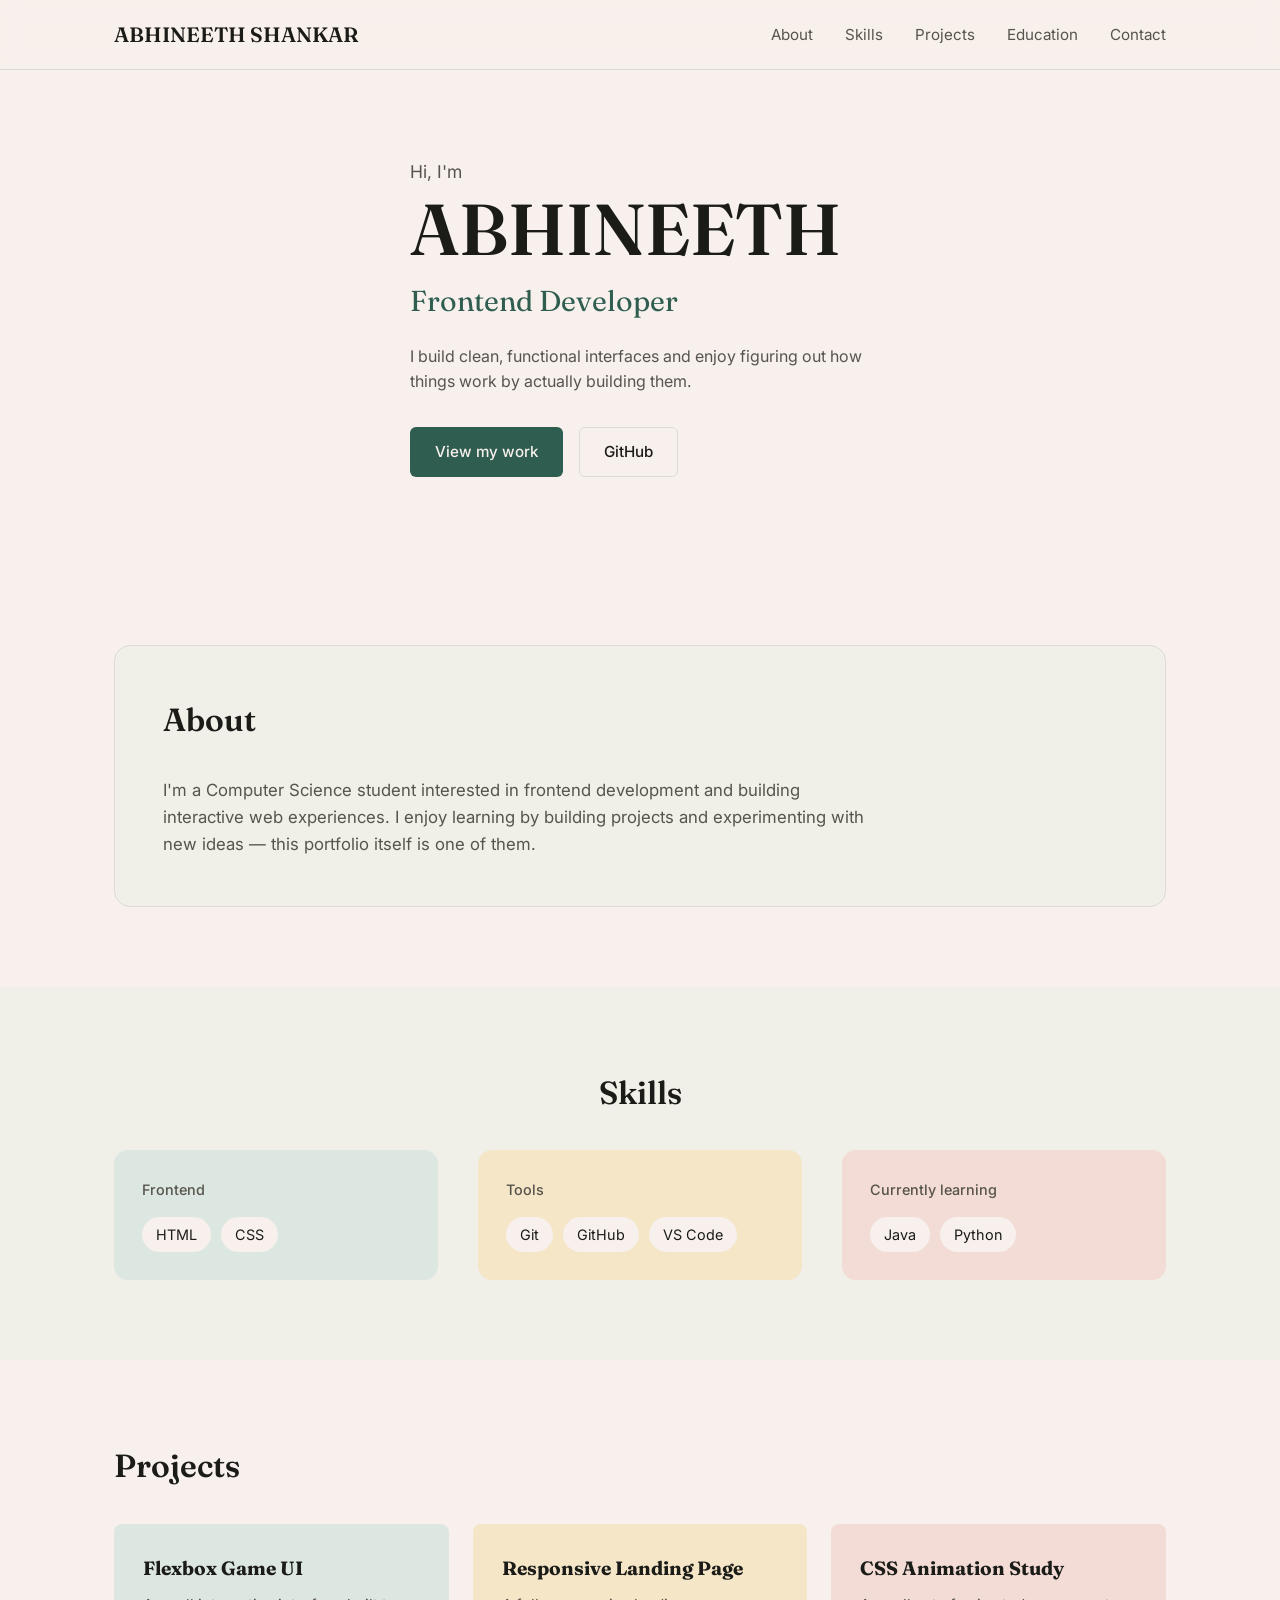
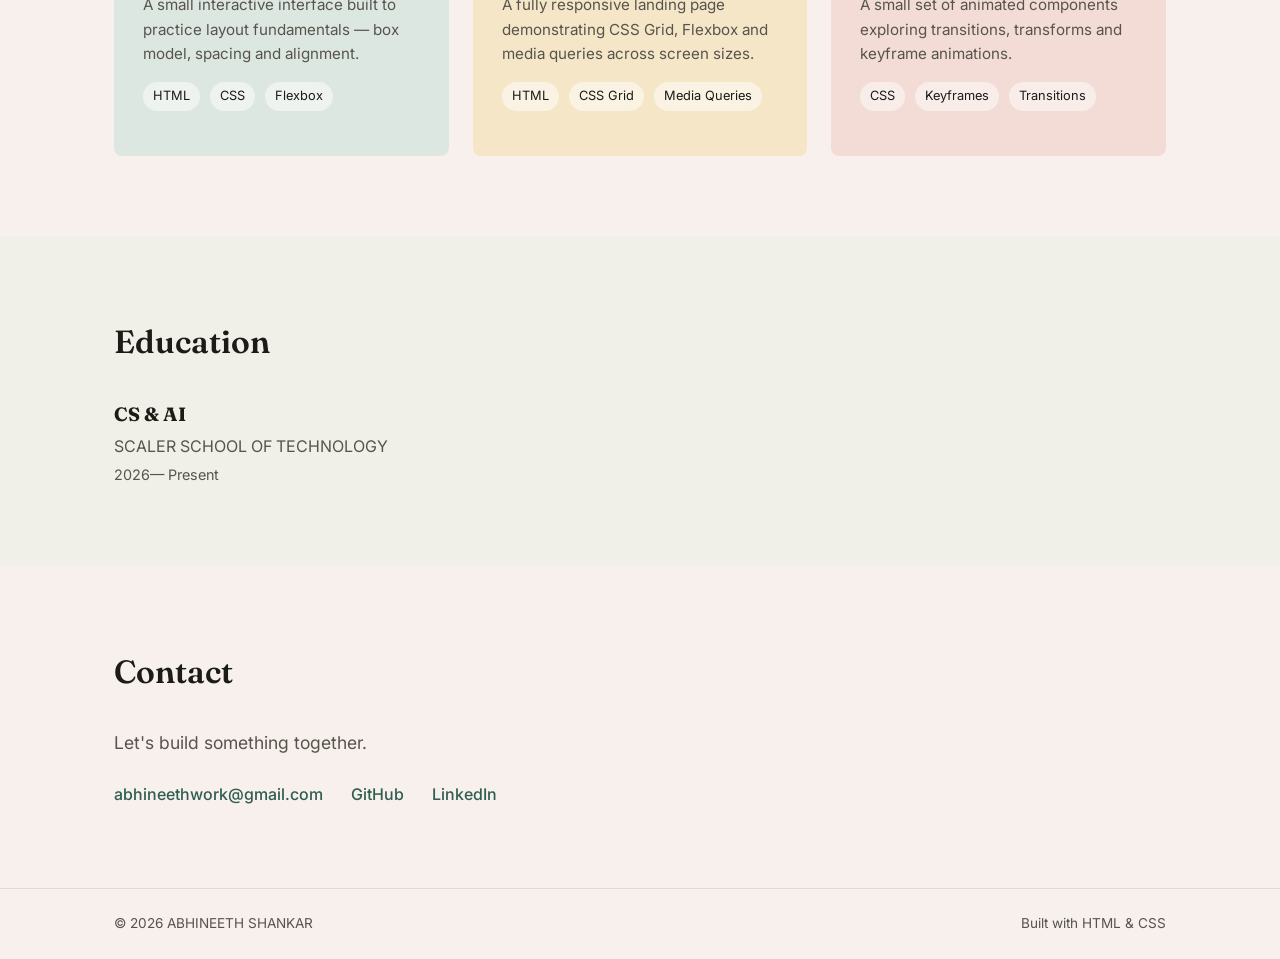
==== index.html @ 147be8f4 "Add files via upload" ====
<!DOCTYPE html>
<html lang="en">
<head>
    <meta charset="UTF-8">
    <meta name="viewport" content="width=device-width, initial-scale=1.0">
    <title>Document</title>
</head>
<body>
    <!DOCTYPE html>
<html lang="en">
<head>
  <meta charset="UTF-8">
  <meta name="viewport" content="width=device-width, initial-scale=1.0">
  <title>Your Name — Portfolio</title>

  <!-- Google Fonts: Fraunces (headings) + Inter (body) -->
  <link rel="preconnect" href="https://fonts.googleapis.com">
  <link href="https://fonts.googleapis.com/css2?family=Fraunces:opsz,wght@9..144,400;9..144,500;9..144,600&family=Inter:wght@400;500;600&display=swap" rel="stylesheet">

  <link rel="stylesheet" href="style.css">
</head>
<body>

  <!-- ============================= -->
  <!-- NAVBAR                        -->
  <!-- ============================= -->
  <header class="navbar">
    <nav class="nav-container">

      <a href="#" class="logo">ABHINEETH SHANKAR</a>

      <!-- Checkbox hack: lets us toggle the mobile menu with ZERO JavaScript.
           The checkbox is hidden; the label acts as the visible button. -->
      <input type="checkbox" id="nav-toggle" class="nav-toggle">
      <label for="nav-toggle" class="nav-toggle-label" aria-label="Toggle menu">
        <span></span>
      </label>

      <ul class="nav-links">
        <li><a href="#about">About</a></li>
        <li><a href="#skills">Skills</a></li>
        <li><a href="#projects">Projects</a></li>
        <li><a href="#education">Education</a></li>
        <li><a href="#contact">Contact</a></li>
      </ul>

    </nav>
  </header>

  <main>

    <!-- ============================= -->
    <!-- HERO                          -->
    <!-- ============================= -->
    <section id="hero" class="hero">
      <div class="container hero-content">
        <p class="eyebrow">Hi, I'm</p>
        <h1 class="hero-name">ABHINEETH</h1>
        <p class="hero-role">Frontend Developer</p>
        <p class="hero-intro">
          I build clean, functional interfaces and enjoy figuring out
          how things work by actually building them.
        </p>
        <div class="hero-actions">
          <a href="#projects" class="btn btn-primary">View my work</a>
          <a href="https://github.com/yourusername" class="btn btn-outline" target="_blank" rel="noopener">GitHub</a>
        </div>
      </div>
    </section>

    <!-- ============================= -->
    <!-- ABOUT                         -->
    <!-- ============================= -->
    <section id="about" class="section">
      <div class="container">
        <div class="about-box">
          <h2 class="section-heading">About</h2>
          <p class="about-text">
            I'm a Computer Science student interested in frontend development
            and building interactive web experiences. I enjoy learning by
            building projects and experimenting with new ideas — this
            portfolio itself is one of them.
          </p>
        </div>
      </div>
    </section>

    <!-- ============================= -->
    <!-- SKILLS                        -->
    <!-- ============================= -->
    <section id="skills" class="section section-alt">
      <div class="container">
        <h2 class="section-heading">Skills</h2>

        <div class="skills-grid">

          <div class="skill-group skill-group-frontend">
            <h3 class="skill-group-title">Frontend</h3>
            <ul class="pill-list">
              <li class="pill">HTML</li>
              <li class="pill">CSS</li>
            </ul>
          </div>

          <div class="skill-group skill-group-tools">
            <h3 class="skill-group-title">Tools</h3>
            <ul class="pill-list">
              <li class="pill">Git</li>
              <li class="pill">GitHub</li>
              <li class="pill">VS Code</li>
            </ul>
          </div>

          <div class="skill-group skill-group-learning">
            <h3 class="skill-group-title">Currently learning</h3>
            <ul class="pill-list">
              <li class="pill">Java</li>
              <li class="pill">Python</li>
            </ul>
          </div>

        </div>
      </div>
    </section>

    <!-- ============================= -->
    <!-- PROJECTS                      -->
    <!-- ============================= -->
    <section id="projects" class="section">
      <div class="container">
        <h2 class="section-heading">Projects</h2>

        <div class="projects-grid">

          <article class="project-card project-card-1">
            <h3 class="project-title">Flexbox Game UI</h3>
            <p class="project-desc">
              A small interactive interface built to practice layout
              fundamentals — box model, spacing and alignment.
            </p>
            <ul class="pill-list pill-list-tech">
              <li class="pill pill-tech">HTML</li>
              <li class="pill pill-tech">CSS</li>
              <li class="pill pill-tech">Flexbox</li>
            </ul>
            
          </article>

          <article class="project-card project-card-2">
            <h3 class="project-title">Responsive Landing Page</h3>
            <p class="project-desc">
              A fully responsive landing page demonstrating CSS Grid,
              Flexbox and media queries across screen sizes.
            </p>
            <ul class="pill-list pill-list-tech">
              <li class="pill pill-tech">HTML</li>
              <li class="pill pill-tech">CSS Grid</li>
              <li class="pill pill-tech">Media Queries</li>
            </ul>
           
          </article>

          <article class="project-card project-card-3">
            <h3 class="project-title">CSS Animation Study</h3>
            <p class="project-desc">
              A small set of animated components exploring transitions,
              transforms and keyframe animations.
            </p>
            <ul class="pill-list pill-list-tech">
              <li class="pill pill-tech">CSS</li>
              <li class="pill pill-tech">Keyframes</li>
              <li class="pill pill-tech">Transitions</li>
            </ul>
          
          </article>

        </div>
      </div>
    </section>

    <!-- ============================= -->
    <!-- EDUCATION / EXPERIENCE        -->
    <!-- ============================= -->
    <section id="education" class="section section-alt">
      <div class="container">
        <h2 class="section-heading">Education</h2>
        <div class="education-item">
          <h3 class="education-degree">CS & AI</h3>
          <p class="education-school">SCALER SCHOOL OF TECHNOLOGY</p>
          <p class="education-date">2026— Present</p>
        </div>
      </div>
    </section>

    <!-- ============================= -->
    <!-- CONTACT                       -->
    <!-- ============================= -->
    <section id="contact" class="section">
      <div class="container">
        <h2 class="section-heading">Contact</h2>
        <p class="contact-text">Let's build something together.</p>

        <div class="contact-links">
          <a href=https://mail.google.com/mail/u/0/#inbox?compose=new>abhineethwork@gmail.com</a>
          <a href="https://github.com/Abhineeth6767" target="_blank" rel="noopener">GitHub</a>
          <a href="https://linkedin.com/in/abhineeth-shankar" target="_blank" rel="noopener">LinkedIn</a>
        </div>
      </div>
    </section>

  </main>

  <!-- ============================= -->
  <!-- FOOTER                        -->
  <!-- ============================= -->
  <footer class="footer">
    <div class="container footer-content">
      <p>&copy; 2026 ABHINEETH SHANKAR</p>
      <p>Built with HTML &amp; CSS</p>
    </div>
  </footer>

</body>
</html>
</body>
</html>
---- style.css ----
/* ==========================================================
   0. RESET
   Browsers apply different default margins/box-sizing.
   This makes sizing predictable across all elements.
   ========================================================== */
* {
  margin: 0;
  padding: 0;
  box-sizing: border-box; /* padding/border are included IN the width, not added on top */
}

html {
  scroll-behavior: smooth; /* smooth scroll when clicking navbar links */
}

body {
  font-family: "Inter", sans-serif;
  background-color: #f7f0ec; /* warm blush cream */
  color: #1b1b18;            /* near-black, warm tint */
  line-height: 1.6;
}

a {
  text-decoration: none;
  color: inherit;
}

ul {
  list-style: none;
}

img {
  max-width: 100%;
  display: block;
}

/* Reusable centered container - controls max width + side padding */
.container {
  max-width: 1100px;
  margin: 0 auto;
  padding: 0 24px;
}

/* ==========================================================
   1. NAVBAR
   position: sticky keeps the navbar visible while scrolling,
   without removing it from the page flow (unlike "fixed").
   ========================================================== */
.navbar {
  position: sticky;
  top: 0;
  z-index: 100;
  background-color: rgba(247, 240, 236, 0.85);
  backdrop-filter: blur(8px);
  border-bottom: 1px solid #dedcd2;
}

.nav-container {
  max-width: 1100px;
  margin: 0 auto;
  padding: 18px 24px;
  display: flex;              /* flexbox: puts logo + links on one row */
  align-items: center;
  justify-content: space-between;
}

.logo {
  font-family: "Fraunces", serif;
  font-size: 1.3rem;
  font-weight: 600;
}

.nav-links {
  display: flex;      /* flexbox: lays nav items out horizontally */
  gap: 32px;
}

.nav-links a {
  font-size: 0.95rem;
  color: #57544c;
  transition: color 0.2s ease;
}

.nav-links a:hover {
  color: #2f5d50; /* accent green */
}

/* Hide the checkbox and the burger label on desktop -
   they only appear on mobile (see media query below) */
.nav-toggle,
.nav-toggle-label {
  display: none;
}

/* ==========================================================
   2. HERO
   One orchestrated fade-in animation on page load only -
   not repeated on every element, just this one entrance.
   ========================================================== */
.hero {
  min-height: 55vh;
  display: flex;
  align-items: center;
}

.hero-content {
  padding-top: 60px;
  padding-bottom: 60px;
  animation: fade-in-up 0.8s ease both;
}

.eyebrow {
  color: #57544c;
  font-size: 1.1rem;
  margin-bottom: 4px;
}

.hero-name {
  font-family: "Fraunces", serif;
  font-weight: 600;
  font-size: clamp(2.5rem, 6vw, 4.5rem); /* scales smoothly between mobile and desktop */
  line-height: 1.1;
}

.hero-role {
  font-family: "Fraunces", serif;
  font-size: clamp(1.3rem, 3vw, 1.8rem);
  color: #2f5d50;
  margin-top: 8px;
}

.hero-intro {
  max-width: 46ch; /* keeps line length readable - roughly under 80 characters */
  color: #57544c;
  margin-top: 20px;
}

.hero-actions {
  display: flex;
  gap: 16px;
  margin-top: 32px;
  flex-wrap: wrap;
}

@keyframes fade-in-up {
  from {
    opacity: 0;
    transform: translateY(16px);
  }
  to {
    opacity: 1;
    transform: translateY(0);
  }
}

/* ==========================================================
   3. BUTTONS
   ========================================================== */
.btn {
  display: inline-block;
  padding: 12px 24px;
  border-radius: 6px;
  font-size: 0.95rem;
  font-weight: 500;
  border: 1px solid transparent;
  transition: transform 0.15s ease, background-color 0.15s ease, border-color 0.15s ease;
}

.btn-primary {
  background-color: #2f5d50;
  color: #f7f0ec;
}

.btn-primary:hover {
  transform: translateY(-2px);
}

.btn-outline {
  border-color: #dedcd2;
  color: #1b1b18;
}

.btn-outline:hover {
  border-color: #2f5d50;
  color: #2f5d50;
}

/* ==========================================================
   4. GENERIC SECTION SPACING
   ========================================================== */
.section {
  padding: 80px 0;
}

.section-alt {
  background-color: #f0efe8;
}

.section-heading {
  font-family: "Fraunces", serif;
  font-size: 2rem;
  font-weight: 600;
  margin-bottom: 32px;
}

/* ==========================================================
   5. ABOUT
   ========================================================== */
.about-box {
  background-color: #f0efe8; /* light box, slightly different from page background */
  border: 1px solid #dedcd2;
  border-radius: 16px;
  padding: 48px;
}

.about-text {
  max-width: 65ch;
  color: #57544c;
  font-size: 1.05rem;
}

/* ==========================================================
   6. SKILLS
   CSS Grid: unlike flexbox (one direction), grid lets us define
   columns explicitly and have items wrap into rows automatically.
   ========================================================== */
/* Only the Skills heading is centered - other section headings stay left-aligned */
#skills .section-heading {
  text-align: center;
}

.skills-grid {
  display: grid;
  grid-template-columns: repeat(3, 1fr); /* 3 equal columns */
  gap: 40px;
}

.skill-group-title {
  font-size: 0.9rem;
  color: #57544c;
  margin-bottom: 16px;
  font-weight: 500;
}

/* Colored card treatment for each skill group */
.skill-group {
  padding: 28px;
  border-radius: 14px;
  transition: transform 0.2s ease;
}

.skill-group:hover {
  transform: translateY(-4px);
}

.skill-group-frontend { background-color: #dde7e1; } /* sage green */
.skill-group-tools    { background-color: #f5e6c8; } /* warm gold */
.skill-group-learning { background-color: #f3dcd6; } /* dusty rose */

.pill-list {
  display: flex;
  flex-wrap: wrap;   /* pills move to the next line if they don't fit */
  gap: 10px;
}

.pill {
  background-color: #f7f0ec; /* cream chip, sits on top of the colored card */
  color: #1b1b18;
  padding: 6px 14px;
  border-radius: 20px;
  font-size: 0.9rem;
}


/* ==========================================================
   7. PROJECTS
   ========================================================== */
.projects-grid {
  display: grid;
  grid-template-columns: repeat(3, 1fr);
  gap: 24px;
}

.project-card {
  border: 1px solid transparent; /* stays invisible until hover */
  border-radius: 8px;
  padding: 28px;
  display: flex;
  flex-direction: column;
  transition: transform 0.2s ease, border-color 0.2s ease;
}

.project-card:hover {
  transform: translateY(-4px);
  border-color: #2f5d50;
}

/* Minimal, coordinated colors - same family used in the Skills cards */
.project-card-1 { background-color: #dde7e1; } /* sage green */
.project-card-2 { background-color: #f5e6c8; } /* warm gold */
.project-card-3 { background-color: #f3dcd6; } /* dusty rose */

.project-title {
  font-family: "Fraunces", serif;
  font-size: 1.2rem;
  margin-bottom: 10px;
}

.project-desc {
  color: #57544c;
  font-size: 0.95rem;
  flex-grow: 1; /* pushes tags + links down so all cards align at the bottom */
}

.pill-list-tech {
  margin: 16px 0;
}

.pill-tech {
  background-color: rgba(255, 255, 255, 0.5); /* frosted chip so it lifts off the colored card */
  border: none;
  color: #1b1b18;
  padding: 4px 10px;
  font-size: 0.8rem;
}

.project-links {
  display: flex;
  gap: 20px;
  margin-top: 8px;
}

.project-links a {
  font-size: 0.9rem;
  font-weight: 500;
  color: #2f5d50;
  border-bottom: 1px solid transparent;
  transition: border-color 0.2s ease;
}

.project-links a:hover {
  border-color: #2f5d50;
}

/* ==========================================================
   8. EDUCATION
   ========================================================== */
.education-degree {
  font-family: "Fraunces", serif;
  font-size: 1.2rem;
}

.education-school {
  color: #57544c;
  margin-top: 4px;
}

.education-date {
  color: #57544c;
  font-size: 0.9rem;
  margin-top: 4px;
}

/* ==========================================================
   9. CONTACT
   ========================================================== */
.contact-text {
  font-size: 1.1rem;
  color: #57544c;
  margin-bottom: 24px;
}

.contact-links {
  display: flex;
  gap: 28px;
  flex-wrap: wrap;
}

.contact-links a {
  font-weight: 500;
  color: #2f5d50;
  border-bottom: 1px solid transparent;
  transition: border-color 0.2s ease;
}

.contact-links a:hover {
  border-color: #2f5d50;
}

/* ==========================================================
   10. FOOTER
   ========================================================== */
.footer {
  border-top: 1px solid #dedcd2;
  padding: 24px 0;
}

.footer-content {
  display: flex;
  justify-content: space-between;
  color: #57544c;
  font-size: 0.85rem;
  flex-wrap: wrap;
  gap: 8px;
}

/* ==========================================================
   11. RESPONSIVE DESIGN
   Media queries change layout below a given screen width.
   Here we go top-down with max-width, adjusting the desktop
   layout for smaller screens.
   ========================================================== */

/* Tablet and below */
@media (max-width: 768px) {
  .skills-grid {
    grid-template-columns: 1fr; /* stack skill groups vertically */
  }

  .projects-grid {
    grid-template-columns: 1fr; /* stack project cards vertically */
  }

  /* --- Mobile nav menu --- */
  .nav-toggle-label {
    display: block;
    cursor: pointer;
    width: 24px;
    height: 18px;
    position: relative; /* lets the ::before/::after bars position off this element */
  }

  .nav-toggle-label span,
  .nav-toggle-label span::before,
  .nav-toggle-label span::after {
    content: "";
    position: absolute;
    left: 0;
    width: 100%;
    height: 2px;
    background-color: #1b1b18;
  }

  .nav-toggle-label span {
    top: 8px;
  }

  .nav-toggle-label span::before {
    top: -8px;
  }

  .nav-toggle-label span::after {
    top: 8px;
  }

  .nav-links {
    position: absolute;
    top: 100%;
    left: 0;
    right: 0;
    flex-direction: column;   /* stack links vertically on mobile */
    background-color: #f7f0ec;
    border-bottom: 1px solid #dedcd2;
    padding: 24px;
    gap: 20px;

    /* hidden by default */
    display: none;
  }

  /* When the hidden checkbox is checked, show the menu.
     This is the "checkbox hack": pure CSS, no JavaScript needed. */
  .nav-toggle:checked ~ .nav-links {
    display: flex;
  }
}

/* Small phones */
@media (max-width: 480px) {
  .hero-actions {
    flex-direction: column; /* stack buttons full-width on very small screens */
  }

  .btn {
    text-align: center;
  }
}

/* Respect users who've asked for reduced motion */
@media (prefers-reduced-motion: reduce) {
  html {
    scroll-behavior: auto;
  }
  .hero-content {
    animation: none;
  }
}
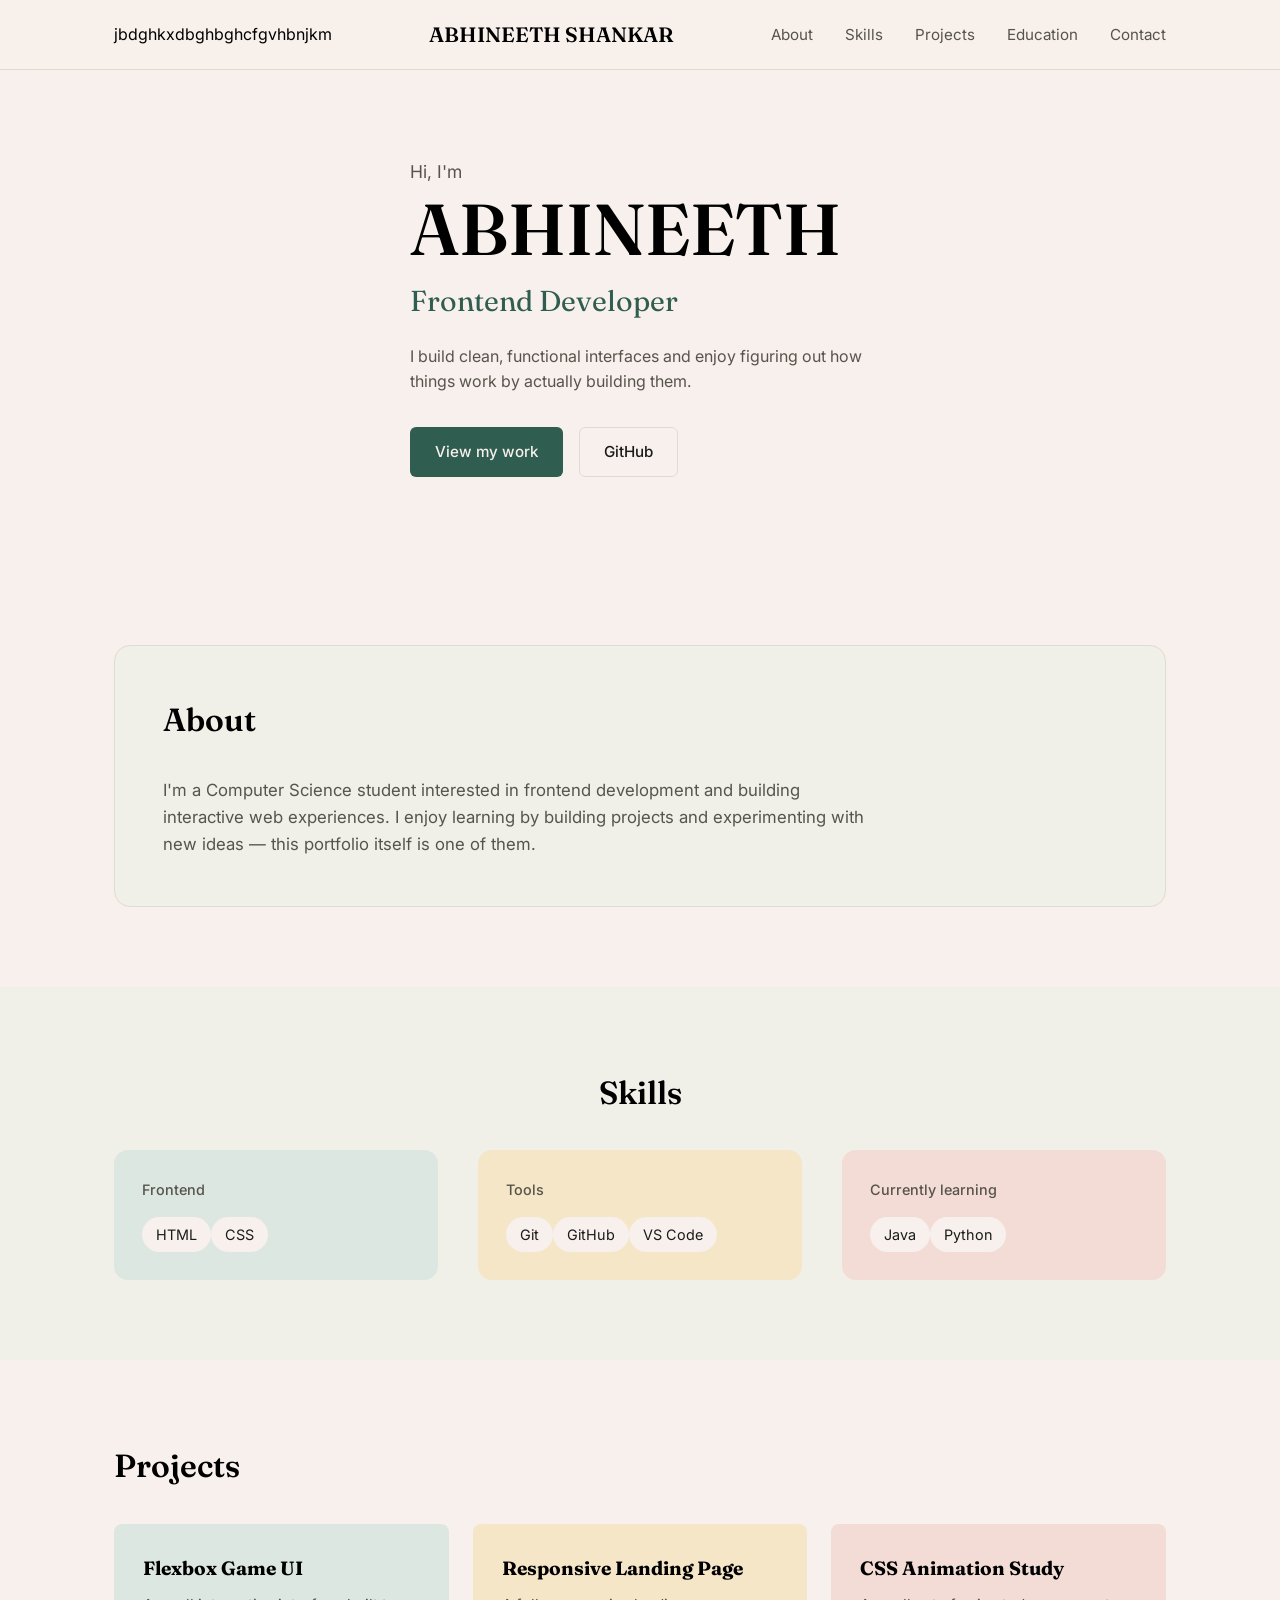
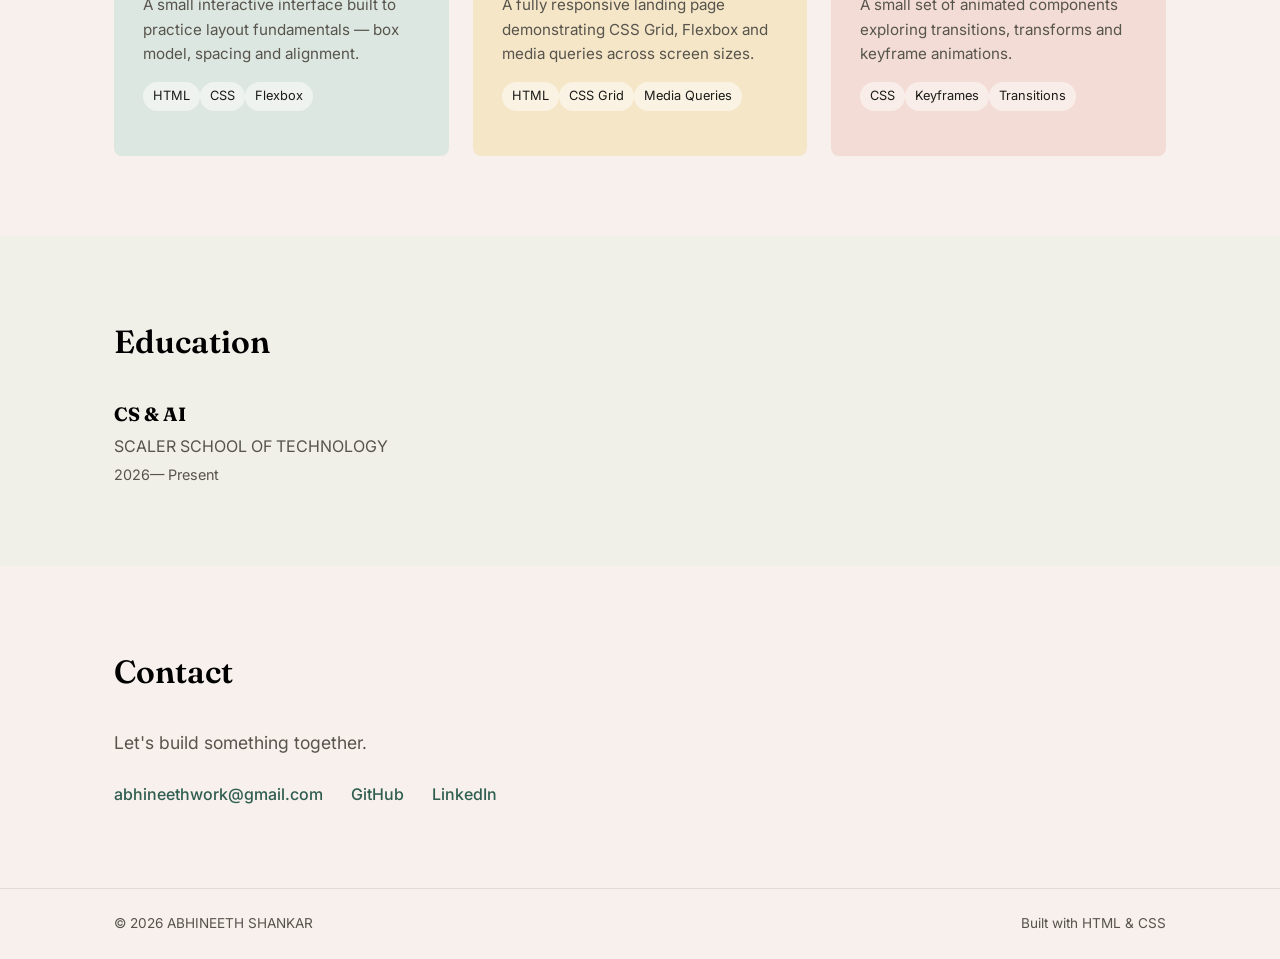
==== commit 499b6f40: "Refactor index.html to remove duplicates Removed duplicate HTML structure and cleaned up the documen" ====
--- a/index.html
+++ b/index.html
@@ -13,7 +13,7 @@
   <meta name="viewport" content="width=device-width, initial-scale=1.0">
   <title>Your Name — Portfolio</title>
 
-  <!-- Google Fonts: Fraunces (headings) + Inter (body) -->
+  
   <link rel="preconnect" href="https://fonts.googleapis.com">
   <link href="https://fonts.googleapis.com/css2?family=Fraunces:opsz,wght@9..144,400;9..144,500;9..144,600&family=Inter:wght@400;500;600&display=swap" rel="stylesheet">
 
@@ -21,16 +21,13 @@
 </head>
 <body>
 
-  <!-- ============================= -->
-  <!-- NAVBAR                        -->
-  <!-- ============================= -->
+
   <header class="navbar">
     <nav class="nav-container">
-
+    <p>jbdghkxdbghbghcfgvhbnjkm</p>
       <a href="#" class="logo">ABHINEETH SHANKAR</a>
 
-      <!-- Checkbox hack: lets us toggle the mobile menu with ZERO JavaScript.
-           The checkbox is hidden; the label acts as the visible button. -->
+     
       <input type="checkbox" id="nav-toggle" class="nav-toggle">
       <label for="nav-toggle" class="nav-toggle-label" aria-label="Toggle menu">
         <span></span>
@@ -49,9 +46,7 @@
 
   <main>
 
-    <!-- ============================= -->
-    <!-- HERO                          -->
-    <!-- ============================= -->
+  
     <section id="hero" class="hero">
       <div class="container hero-content">
         <p class="eyebrow">Hi, I'm</p>
@@ -68,9 +63,7 @@
       </div>
     </section>
 
-    <!-- ============================= -->
-    <!-- ABOUT                         -->
-    <!-- ============================= -->
+  
     <section id="about" class="section">
       <div class="container">
         <div class="about-box">
@@ -85,9 +78,7 @@
       </div>
     </section>
 
-    <!-- ============================= -->
-    <!-- SKILLS                        -->
-    <!-- ============================= -->
+ 
     <section id="skills" class="section section-alt">
       <div class="container">
         <h2 class="section-heading">Skills</h2>
@@ -123,9 +114,7 @@
       </div>
     </section>
 
-    <!-- ============================= -->
-    <!-- PROJECTS                      -->
-    <!-- ============================= -->
+
     <section id="projects" class="section">
       <div class="container">
         <h2 class="section-heading">Projects</h2>
@@ -178,9 +167,7 @@
       </div>
     </section>
 
-    <!-- ============================= -->
-    <!-- EDUCATION / EXPERIENCE        -->
-    <!-- ============================= -->
+
     <section id="education" class="section section-alt">
       <div class="container">
         <h2 class="section-heading">Education</h2>
@@ -192,9 +179,7 @@
       </div>
     </section>
 
-    <!-- ============================= -->
-    <!-- CONTACT                       -->
-    <!-- ============================= -->
+
     <section id="contact" class="section">
       <div class="container">
         <h2 class="section-heading">Contact</h2>
@@ -210,9 +195,7 @@
 
   </main>
 
-  <!-- ============================= -->
-  <!-- FOOTER                        -->
-  <!-- ============================= -->
+
   <footer class="footer">
     <div class="container footer-content">
       <p>&copy; 2026 ABHINEETH SHANKAR</p>
@@ -223,4 +206,4 @@
 </body>
 </html>
 </body>
-</html>+</html>
--- a/style.css
+++ b/style.css
@@ -1,22 +1,17 @@
-/* ==========================================================
-   0. RESET
-   Browsers apply different default margins/box-sizing.
-   This makes sizing predictable across all elements.
-   ========================================================== */
+
 * {
   margin: 0;
   padding: 0;
-  box-sizing: border-box; /* padding/border are included IN the width, not added on top */
+  box-sizing: border-box; 
 }
 
 html {
-  scroll-behavior: smooth; /* smooth scroll when clicking navbar links */
+  scroll-behavior: smooth; 
 }
 
 body {
   font-family: "Inter", sans-serif;
-  background-color: #f7f0ec; /* warm blush cream */
-  color: #1b1b18;            /* near-black, warm tint */
+  background-color: #f7f0ec; 
   line-height: 1.6;
 }
 
@@ -34,18 +29,14 @@
   display: block;
 }
 
-/* Reusable centered container - controls max width + side padding */
+
 .container {
   max-width: 1100px;
   margin: 0 auto;
   padding: 0 24px;
 }
 
-/* ==========================================================
-   1. NAVBAR
-   position: sticky keeps the navbar visible while scrolling,
-   without removing it from the page flow (unlike "fixed").
-   ========================================================== */
+
 .navbar {
   position: sticky;
   top: 0;
@@ -59,7 +50,7 @@
   max-width: 1100px;
   margin: 0 auto;
   padding: 18px 24px;
-  display: flex;              /* flexbox: puts logo + links on one row */
+  display: flex;
   align-items: center;
   justify-content: space-between;
 }
@@ -71,7 +62,7 @@
 }
 
 .nav-links {
-  display: flex;      /* flexbox: lays nav items out horizontally */
+  display: flex;    
   gap: 32px;
 }
 
@@ -82,21 +73,16 @@
 }
 
 .nav-links a:hover {
-  color: #2f5d50; /* accent green */
-}
-
-/* Hide the checkbox and the burger label on desktop -
-   they only appear on mobile (see media query below) */
+  color: #2f5d50; 
+}
+
+
 .nav-toggle,
 .nav-toggle-label {
   display: none;
 }
 
-/* ==========================================================
-   2. HERO
-   One orchestrated fade-in animation on page load only -
-   not repeated on every element, just this one entrance.
-   ========================================================== */
+
 .hero {
   min-height: 55vh;
   display: flex;
@@ -118,7 +104,7 @@
 .hero-name {
   font-family: "Fraunces", serif;
   font-weight: 600;
-  font-size: clamp(2.5rem, 6vw, 4.5rem); /* scales smoothly between mobile and desktop */
+  font-size: clamp(2.5rem, 6vw, 4.5rem); 
   line-height: 1.1;
 }
 
@@ -130,7 +116,7 @@
 }
 
 .hero-intro {
-  max-width: 46ch; /* keeps line length readable - roughly under 80 characters */
+  max-width: 46ch; 
   color: #57544c;
   margin-top: 20px;
 }
@@ -153,9 +139,7 @@
   }
 }
 
-/* ==========================================================
-   3. BUTTONS
-   ========================================================== */
+
 .btn {
   display: inline-block;
   padding: 12px 24px;
@@ -185,9 +169,7 @@
   color: #2f5d50;
 }
 
-/* ==========================================================
-   4. GENERIC SECTION SPACING
-   ========================================================== */
+
 .section {
   padding: 80px 0;
 }
@@ -203,11 +185,9 @@
   margin-bottom: 32px;
 }
 
-/* ==========================================================
-   5. ABOUT
-   ========================================================== */
+
 .about-box {
-  background-color: #f0efe8; /* light box, slightly different from page background */
+  background-color: #f0efe8; 
   border: 1px solid #dedcd2;
   border-radius: 16px;
   padding: 48px;
@@ -219,19 +199,14 @@
   font-size: 1.05rem;
 }
 
-/* ==========================================================
-   6. SKILLS
-   CSS Grid: unlike flexbox (one direction), grid lets us define
-   columns explicitly and have items wrap into rows automatically.
-   ========================================================== */
-/* Only the Skills heading is centered - other section headings stay left-aligned */
+
 #skills .section-heading {
   text-align: center;
 }
 
 .skills-grid {
   display: grid;
-  grid-template-columns: repeat(3, 1fr); /* 3 equal columns */
+  grid-template-columns: repeat(3, 1fr); 
   gap: 40px;
 }
 
@@ -242,7 +217,7 @@
   font-weight: 500;
 }
 
-/* Colored card treatment for each skill group */
+
 .skill-group {
   padding: 28px;
   border-radius: 14px;
@@ -253,18 +228,17 @@
   transform: translateY(-4px);
 }
 
-.skill-group-frontend { background-color: #dde7e1; } /* sage green */
-.skill-group-tools    { background-color: #f5e6c8; } /* warm gold */
-.skill-group-learning { background-color: #f3dcd6; } /* dusty rose */
+.skill-group-frontend { background-color: #dde7e1; } 
+.skill-group-tools    { background-color: #f5e6c8; } 
+.skill-group-learning { background-color: #f3dcd6; } 
 
 .pill-list {
   display: flex;
-  flex-wrap: wrap;   /* pills move to the next line if they don't fit */
-  gap: 10px;
+  flex-wrap: wrap;  
 }
 
 .pill {
-  background-color: #f7f0ec; /* cream chip, sits on top of the colored card */
+  background-color: #f7f0ec; 
   color: #1b1b18;
   padding: 6px 14px;
   border-radius: 20px;
@@ -272,9 +246,7 @@
 }
 
 
-/* ==========================================================
-   7. PROJECTS
-   ========================================================== */
+
 .projects-grid {
   display: grid;
   grid-template-columns: repeat(3, 1fr);
@@ -282,7 +254,7 @@
 }
 
 .project-card {
-  border: 1px solid transparent; /* stays invisible until hover */
+  border: 1px solid transparent; 
   border-radius: 8px;
   padding: 28px;
   display: flex;
@@ -295,10 +267,10 @@
   border-color: #2f5d50;
 }
 
-/* Minimal, coordinated colors - same family used in the Skills cards */
-.project-card-1 { background-color: #dde7e1; } /* sage green */
-.project-card-2 { background-color: #f5e6c8; } /* warm gold */
-.project-card-3 { background-color: #f3dcd6; } /* dusty rose */
+
+.project-card-1 { background-color: #dde7e1; } 
+.project-card-2 { background-color: #f5e6c8; } 
+.project-card-3 { background-color: #f3dcd6; } 
 
 .project-title {
   font-family: "Fraunces", serif;
@@ -309,7 +281,7 @@
 .project-desc {
   color: #57544c;
   font-size: 0.95rem;
-  flex-grow: 1; /* pushes tags + links down so all cards align at the bottom */
+  flex-grow: 1; 
 }
 
 .pill-list-tech {
@@ -317,7 +289,7 @@
 }
 
 .pill-tech {
-  background-color: rgba(255, 255, 255, 0.5); /* frosted chip so it lifts off the colored card */
+  background-color: rgba(255, 255, 255, 0.5); 
   border: none;
   color: #1b1b18;
   padding: 4px 10px;
@@ -342,9 +314,7 @@
   border-color: #2f5d50;
 }
 
-/* ==========================================================
-   8. EDUCATION
-   ========================================================== */
+
 .education-degree {
   font-family: "Fraunces", serif;
   font-size: 1.2rem;
@@ -361,9 +331,7 @@
   margin-top: 4px;
 }
 
-/* ==========================================================
-   9. CONTACT
-   ========================================================== */
+
 .contact-text {
   font-size: 1.1rem;
   color: #57544c;
@@ -387,9 +355,7 @@
   border-color: #2f5d50;
 }
 
-/* ==========================================================
-   10. FOOTER
-   ========================================================== */
+
 .footer {
   border-top: 1px solid #dedcd2;
   padding: 24px 0;
@@ -404,30 +370,23 @@
   gap: 8px;
 }
 
-/* ==========================================================
-   11. RESPONSIVE DESIGN
-   Media queries change layout below a given screen width.
-   Here we go top-down with max-width, adjusting the desktop
-   layout for smaller screens.
-   ========================================================== */
-
-/* Tablet and below */
+
 @media (max-width: 768px) {
   .skills-grid {
-    grid-template-columns: 1fr; /* stack skill groups vertically */
+    grid-template-columns: 1fr; 
   }
 
   .projects-grid {
-    grid-template-columns: 1fr; /* stack project cards vertically */
-  }
-
-  /* --- Mobile nav menu --- */
+    grid-template-columns: 1fr;
+  }
+
+ 
   .nav-toggle-label {
     display: block;
     cursor: pointer;
     width: 24px;
     height: 18px;
-    position: relative; /* lets the ::before/::after bars position off this element */
+    position: relative;
   }
 
   .nav-toggle-label span,
@@ -458,18 +417,17 @@
     top: 100%;
     left: 0;
     right: 0;
-    flex-direction: column;   /* stack links vertically on mobile */
+    flex-direction: column;   
     background-color: #f7f0ec;
     border-bottom: 1px solid #dedcd2;
     padding: 24px;
     gap: 20px;
 
-    /* hidden by default */
+   
     display: none;
   }
 
-  /* When the hidden checkbox is checked, show the menu.
-     This is the "checkbox hack": pure CSS, no JavaScript needed. */
+
   .nav-toggle:checked ~ .nav-links {
     display: flex;
   }
@@ -478,7 +436,7 @@
 /* Small phones */
 @media (max-width: 480px) {
   .hero-actions {
-    flex-direction: column; /* stack buttons full-width on very small screens */
+    flex-direction: column;
   }
 
   .btn {
@@ -486,7 +444,7 @@
   }
 }
 
-/* Respect users who've asked for reduced motion */
+
 @media (prefers-reduced-motion: reduce) {
   html {
     scroll-behavior: auto;
@@ -494,4 +452,4 @@
   .hero-content {
     animation: none;
   }
-}+}
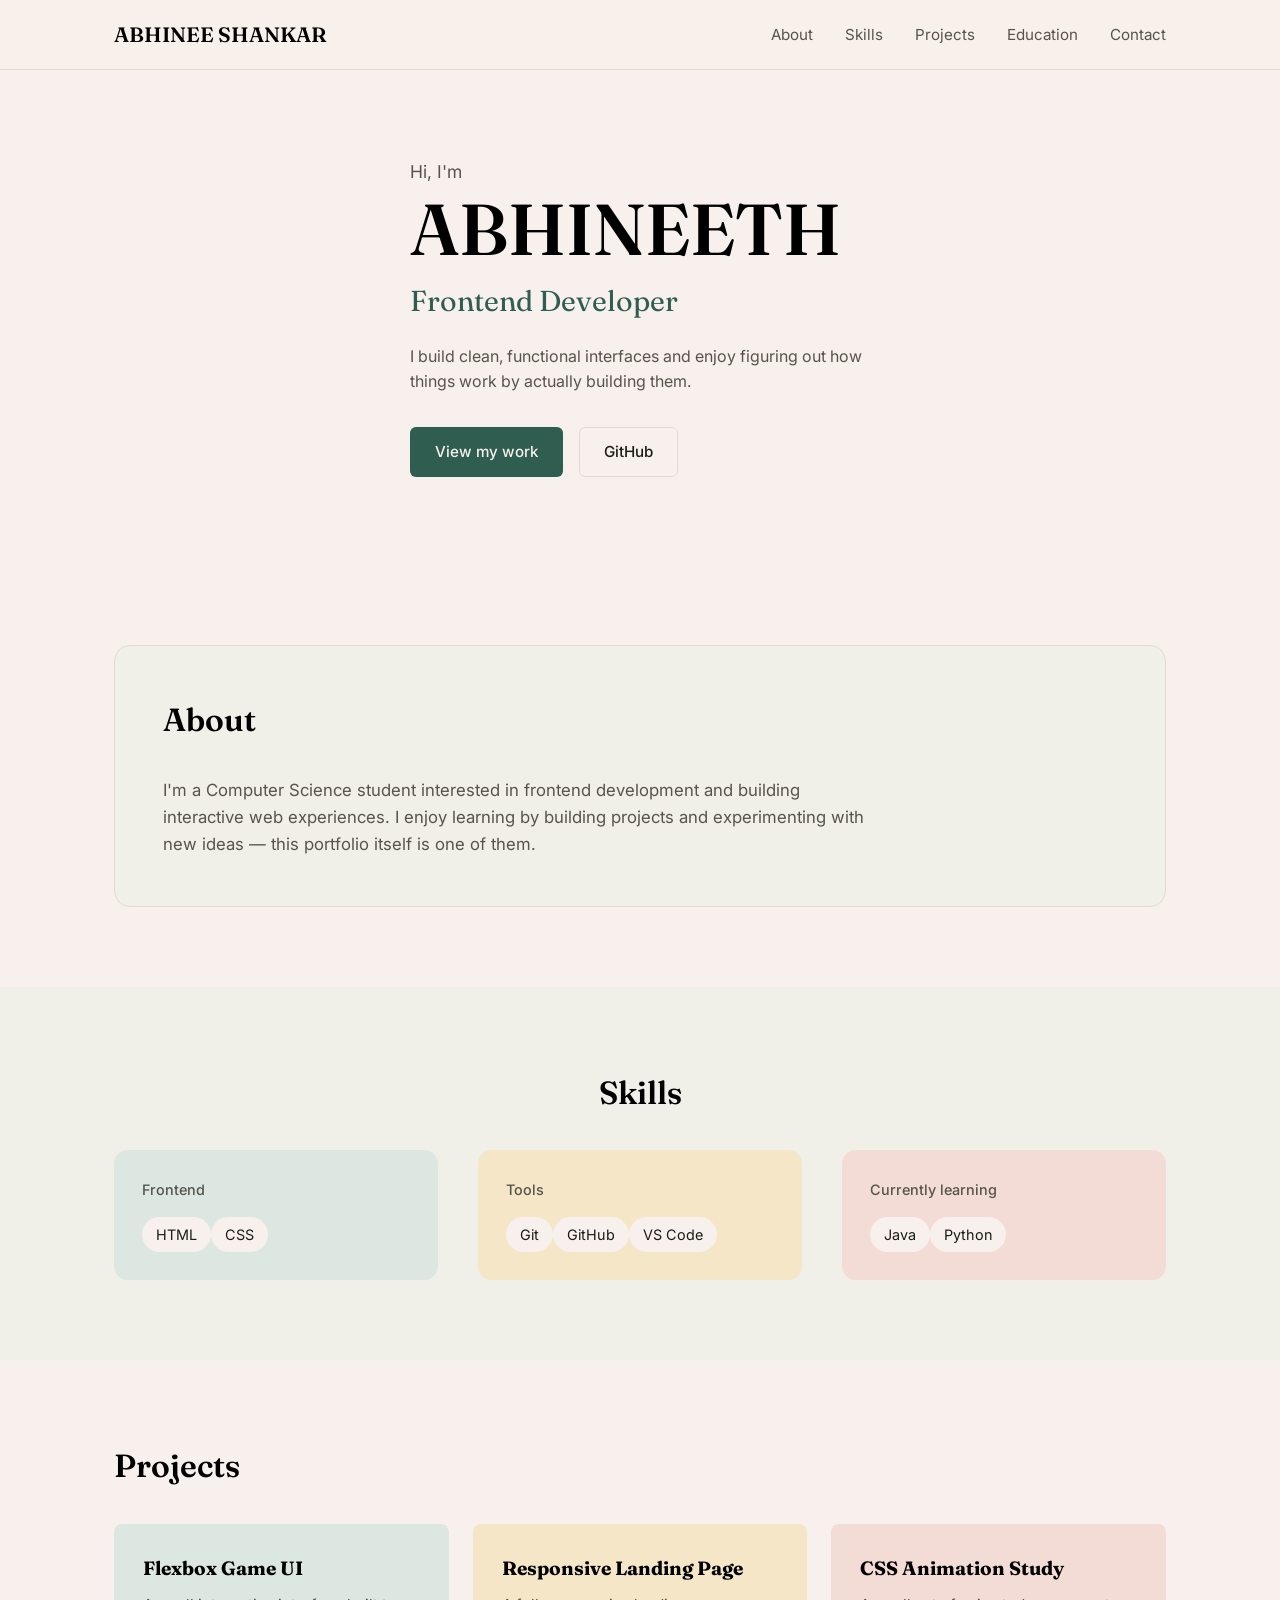
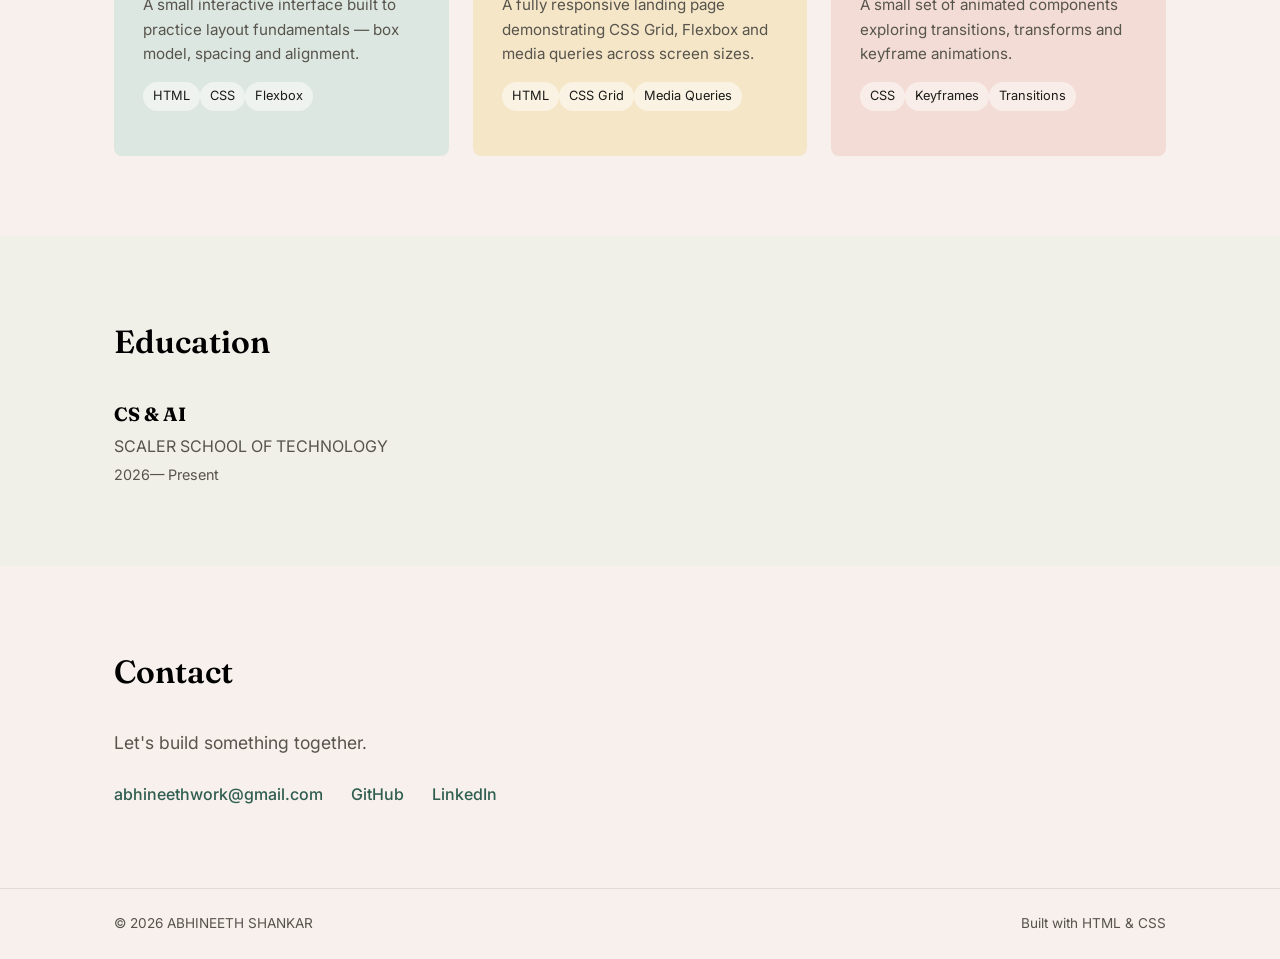
==== commit fa4586b4: "Update index.html" ====
--- a/index.html
+++ b/index.html
@@ -24,8 +24,7 @@
 
   <header class="navbar">
     <nav class="nav-container">
-    <p>jbdghkxdbghbghcfgvhbnjkm</p>
-      <a href="#" class="logo">ABHINEETH SHANKAR</a>
+      <a href="#" class="logo">ABHINEE SHANKAR</a>
 
      
       <input type="checkbox" id="nav-toggle" class="nav-toggle">
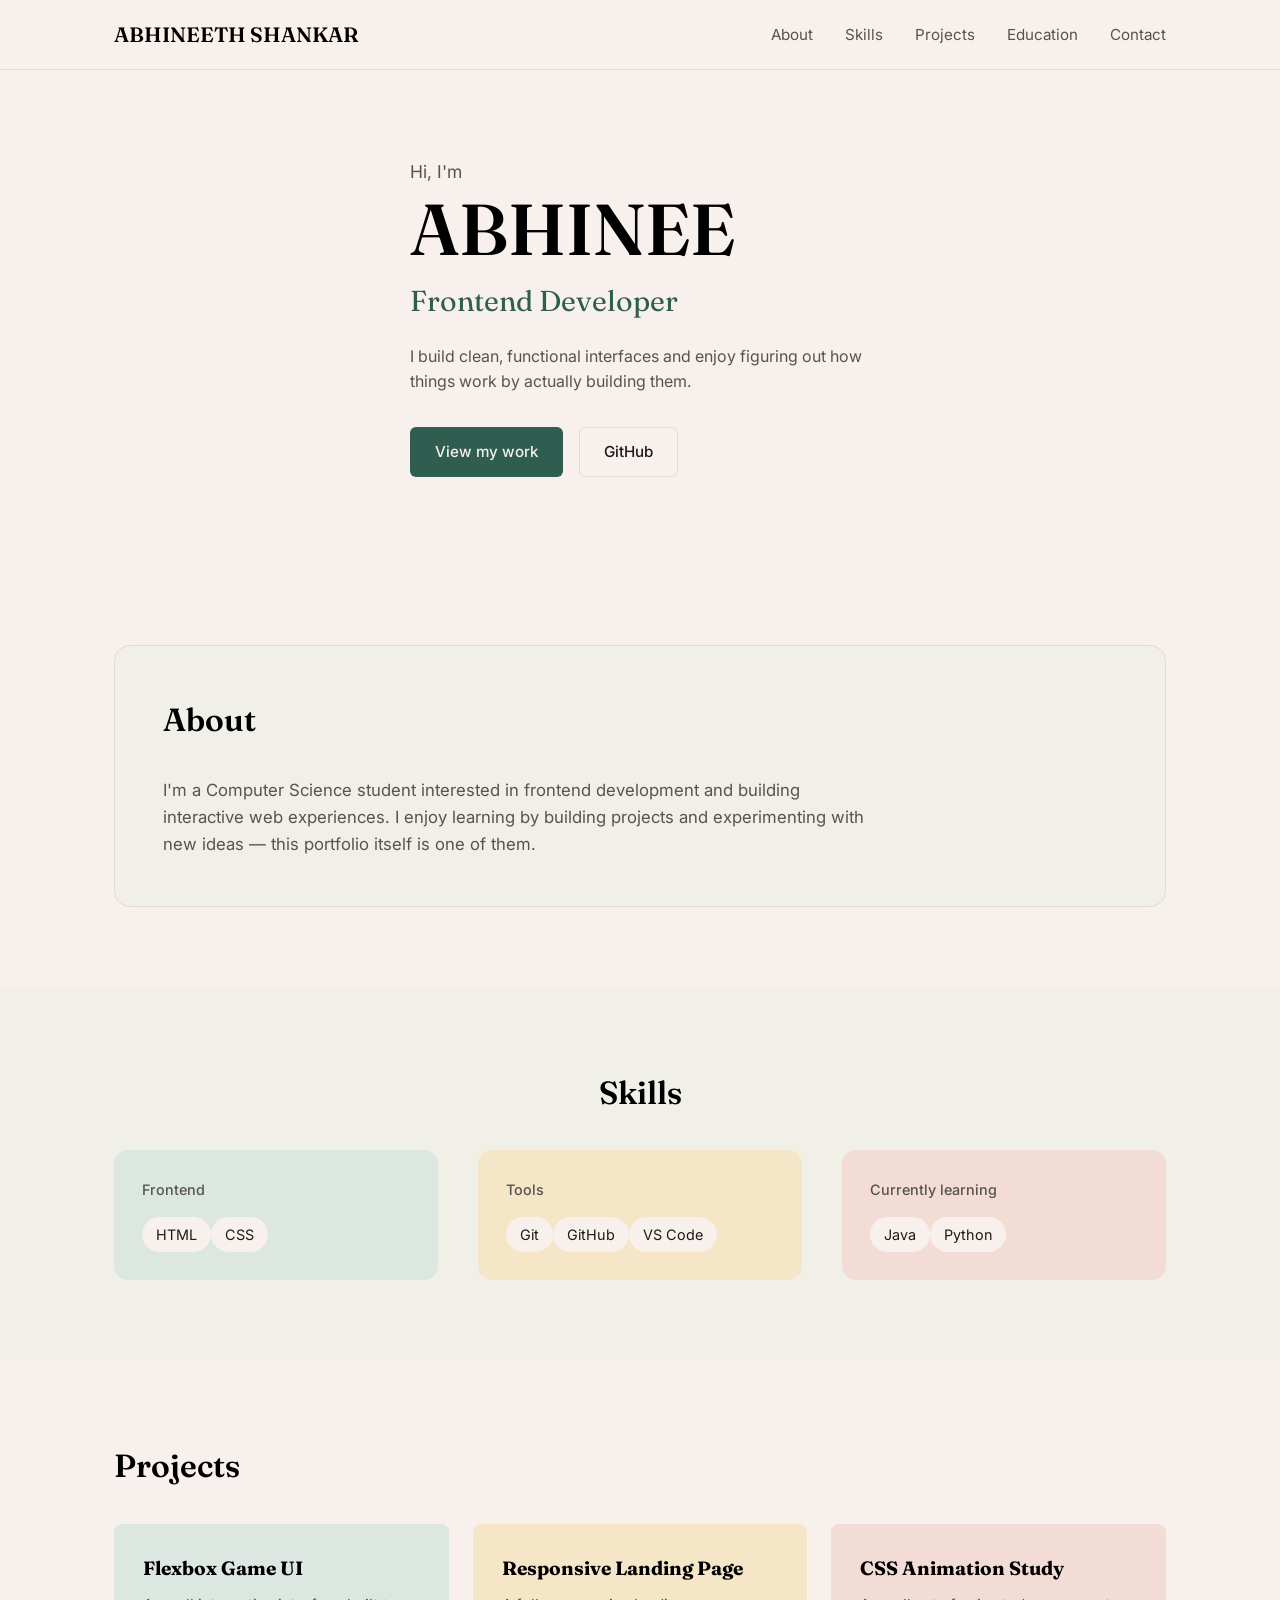
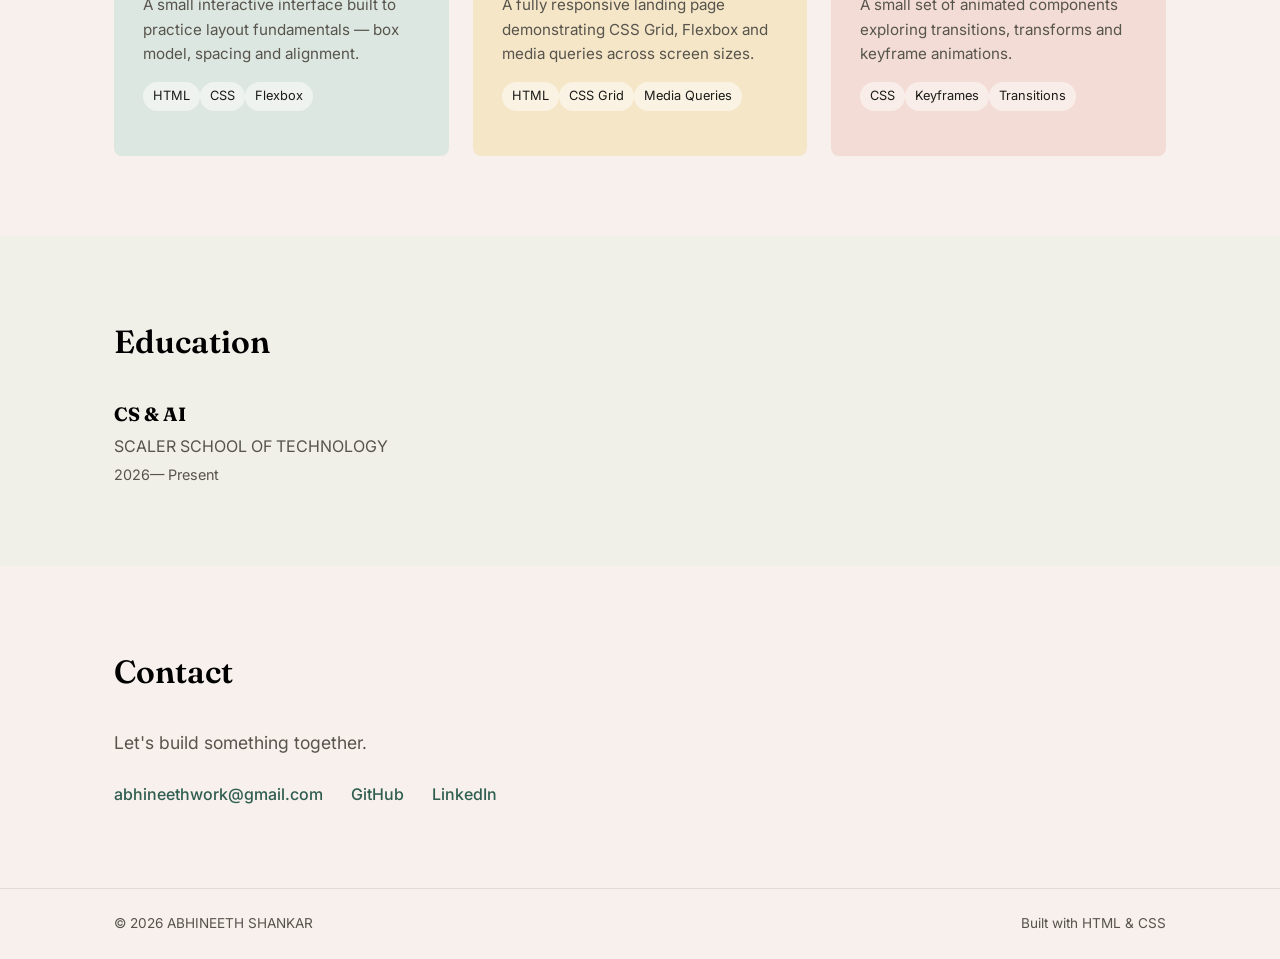
==== commit e4a51fa4: "Update index.html" ====
--- a/index.html
+++ b/index.html
@@ -24,7 +24,7 @@
 
   <header class="navbar">
     <nav class="nav-container">
-      <a href="#" class="logo">ABHINEE SHANKAR</a>
+      <a href="#" class="logo">ABHINEETH SHANKAR</a>
 
      
       <input type="checkbox" id="nav-toggle" class="nav-toggle">
@@ -49,7 +49,7 @@
     <section id="hero" class="hero">
       <div class="container hero-content">
         <p class="eyebrow">Hi, I'm</p>
-        <h1 class="hero-name">ABHINEETH</h1>
+        <h1 class="hero-name">ABHINEE</h1>
         <p class="hero-role">Frontend Developer</p>
         <p class="hero-intro">
           I build clean, functional interfaces and enjoy figuring out
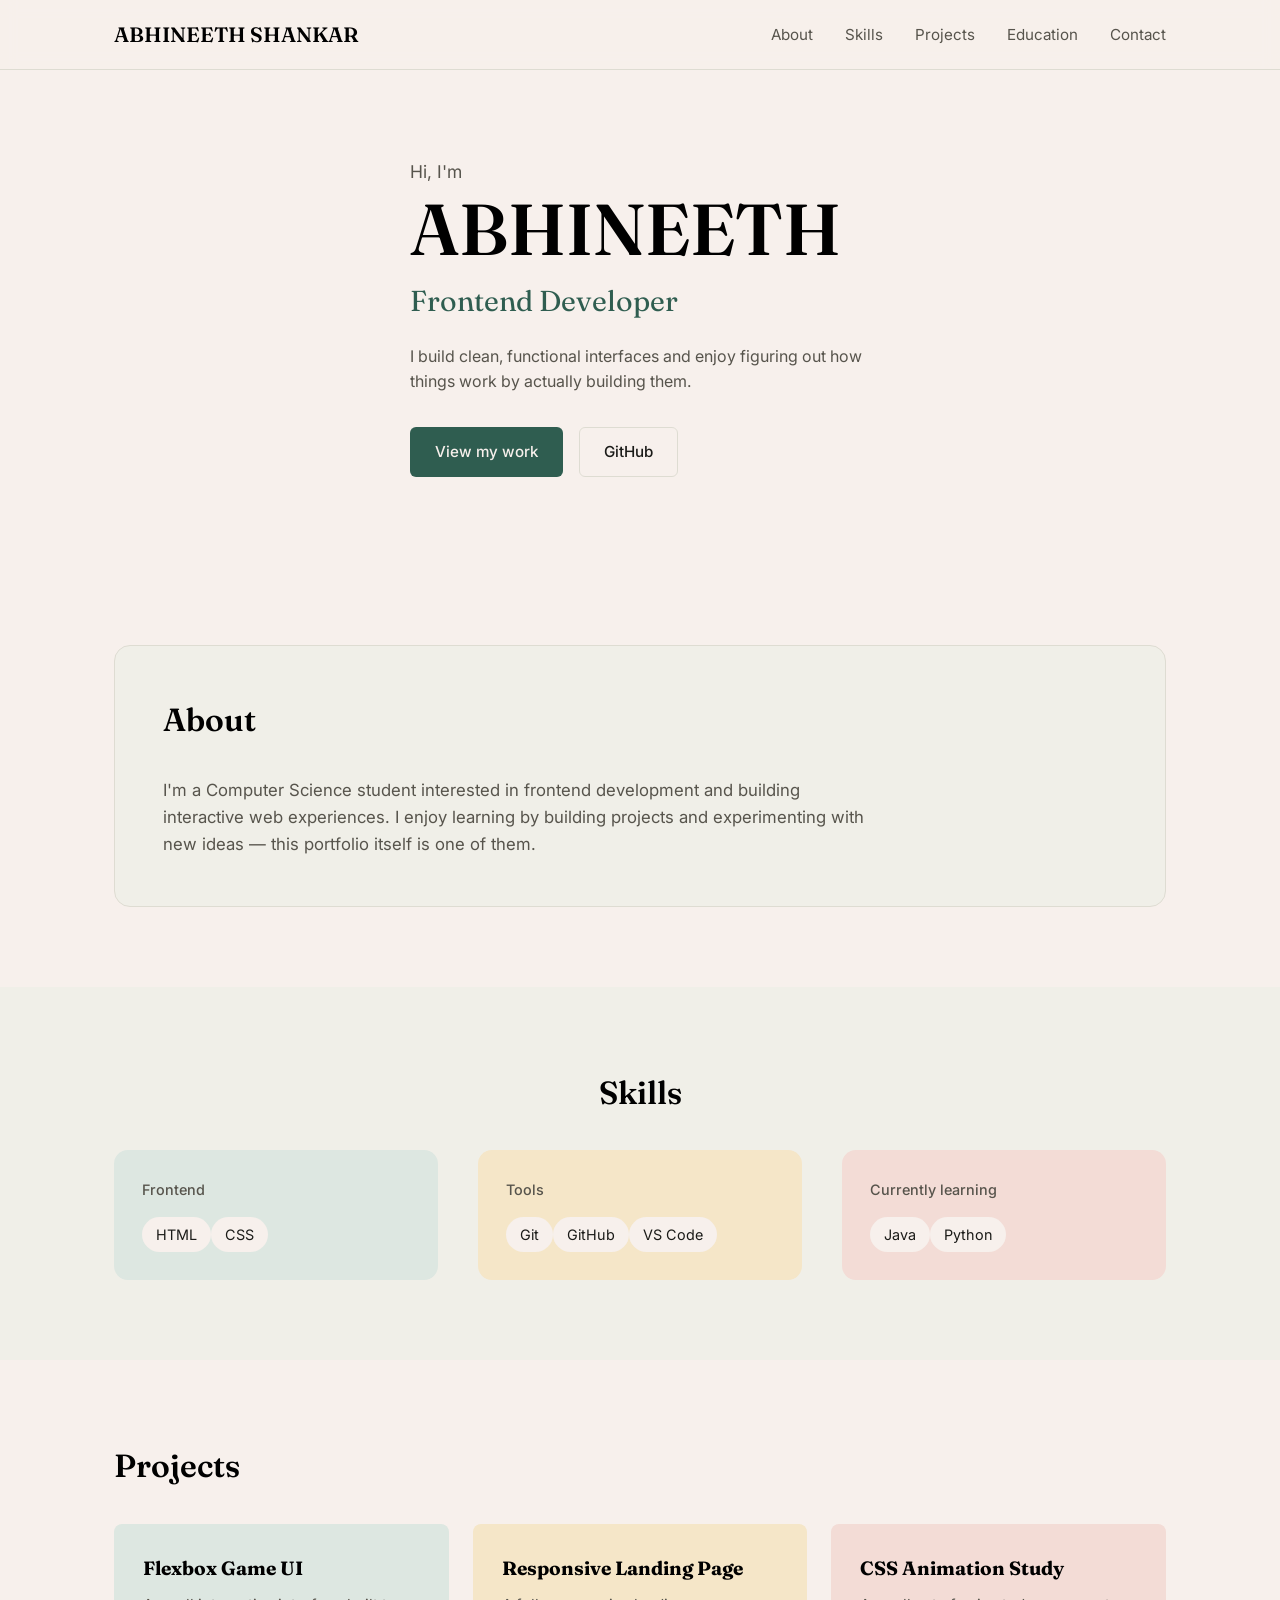
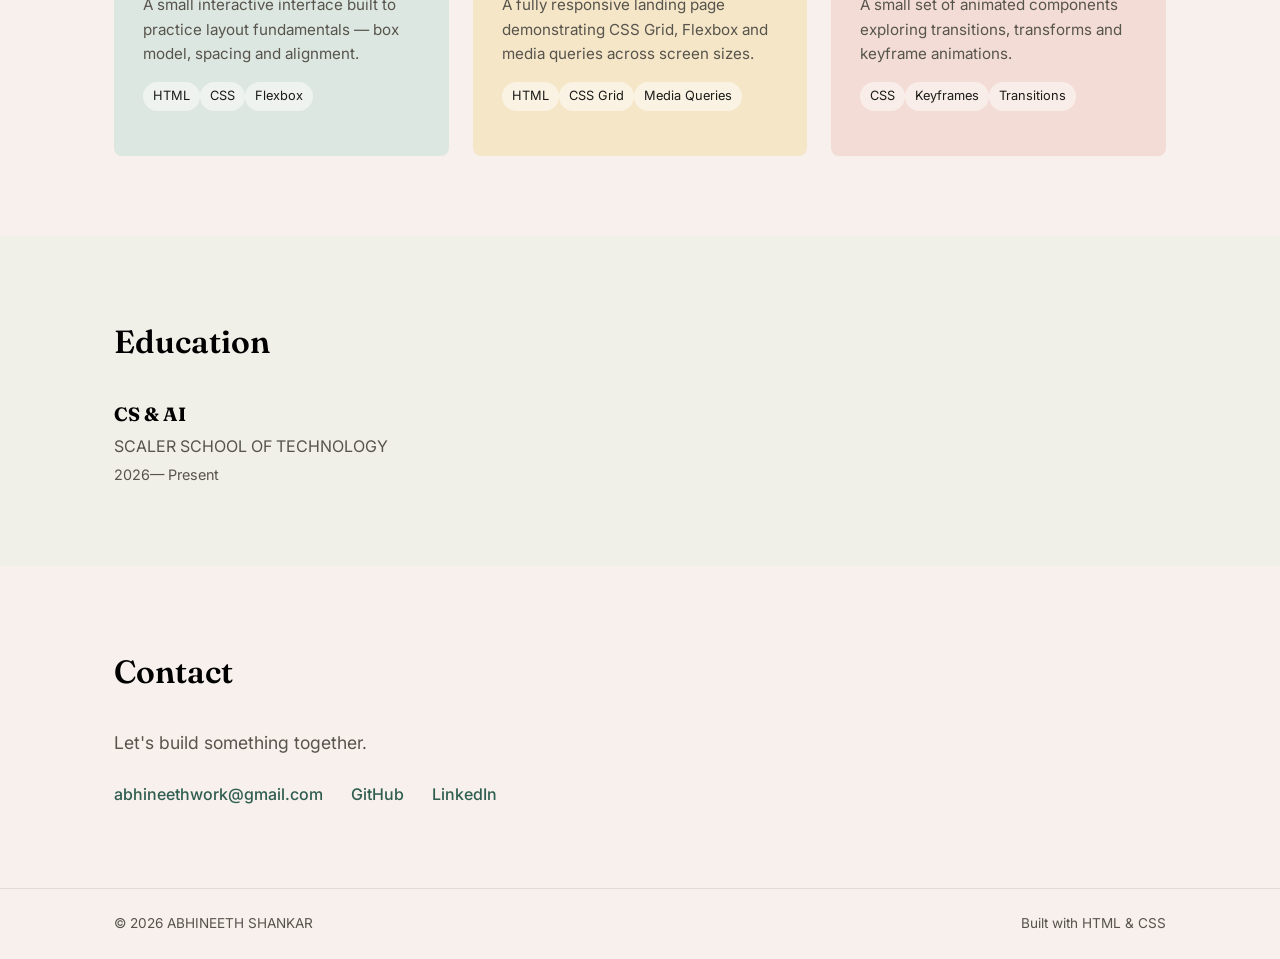
==== commit 78d18af9: "Update index.html" ====
--- a/index.html
+++ b/index.html
@@ -49,7 +49,7 @@
     <section id="hero" class="hero">
       <div class="container hero-content">
         <p class="eyebrow">Hi, I'm</p>
-        <h1 class="hero-name">ABHINEE</h1>
+        <h1 class="hero-name">ABHINEETH</h1>
         <p class="hero-role">Frontend Developer</p>
         <p class="hero-intro">
           I build clean, functional interfaces and enjoy figuring out
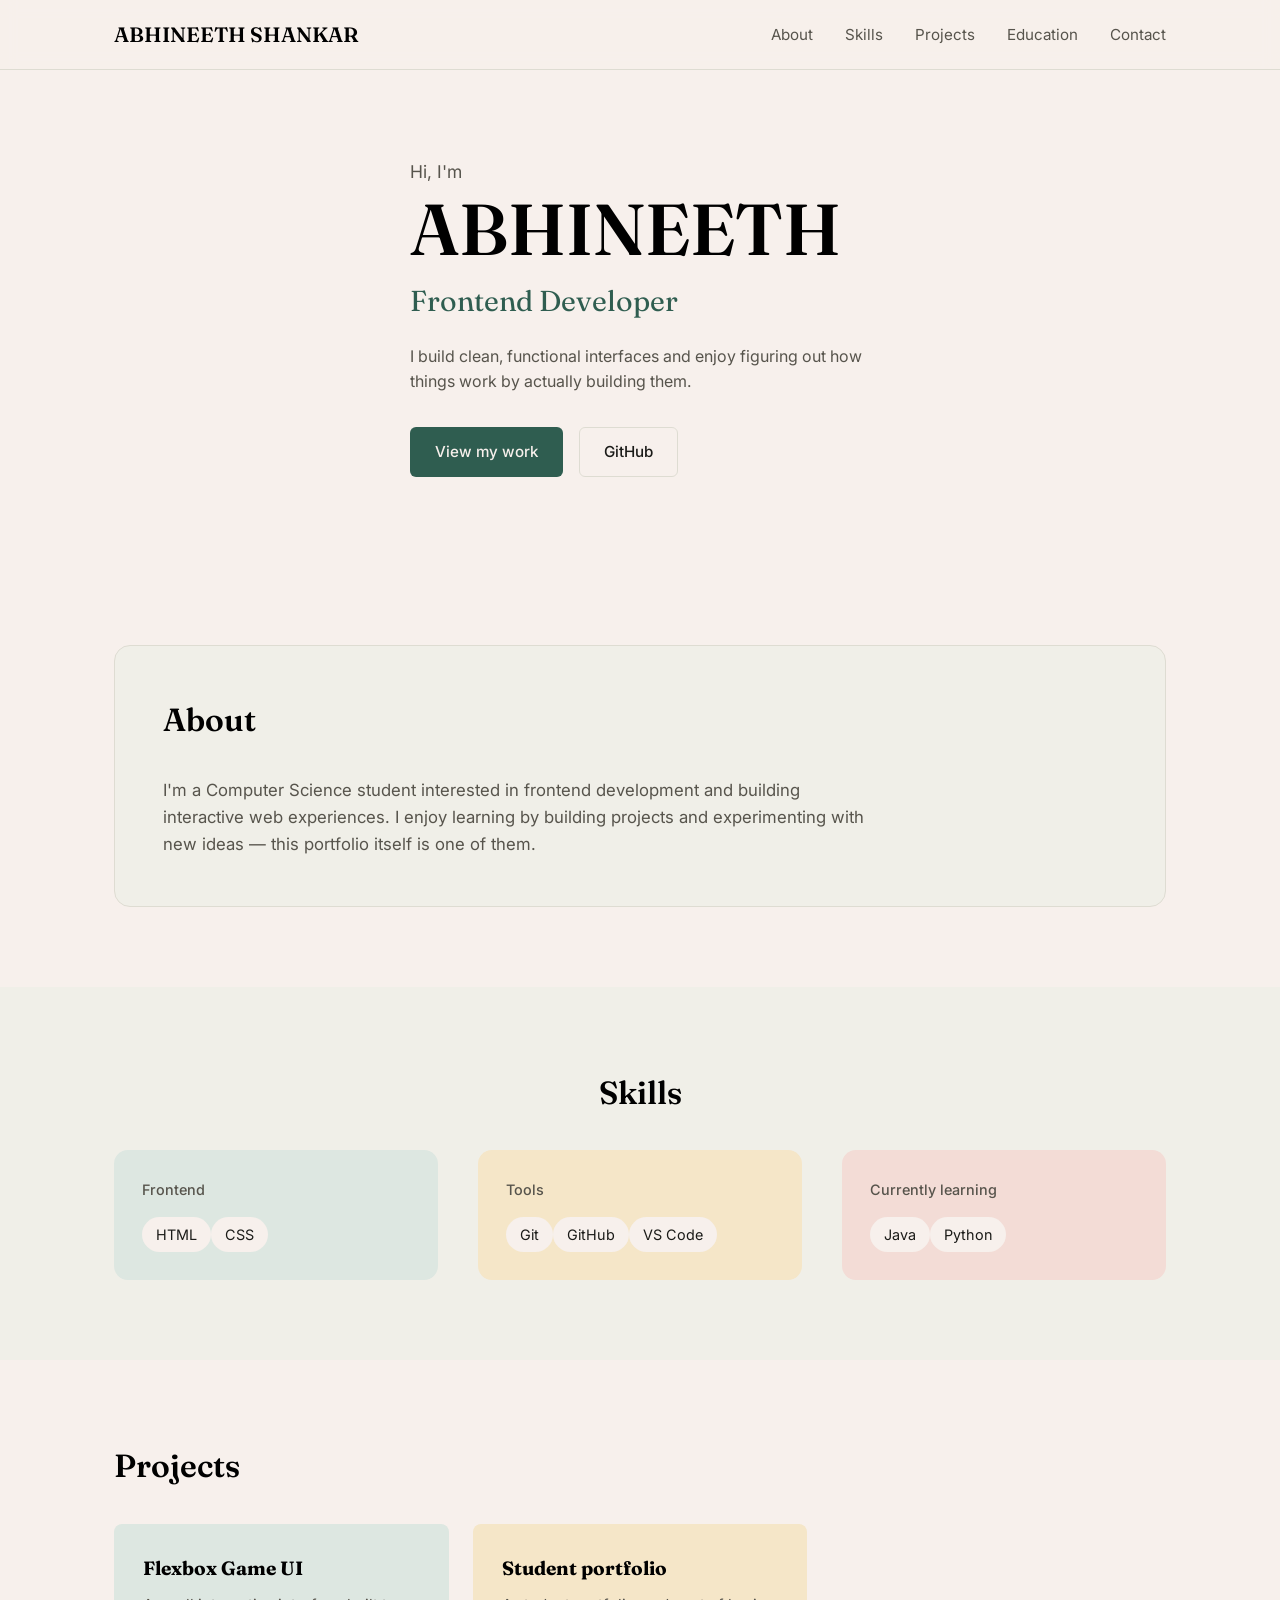
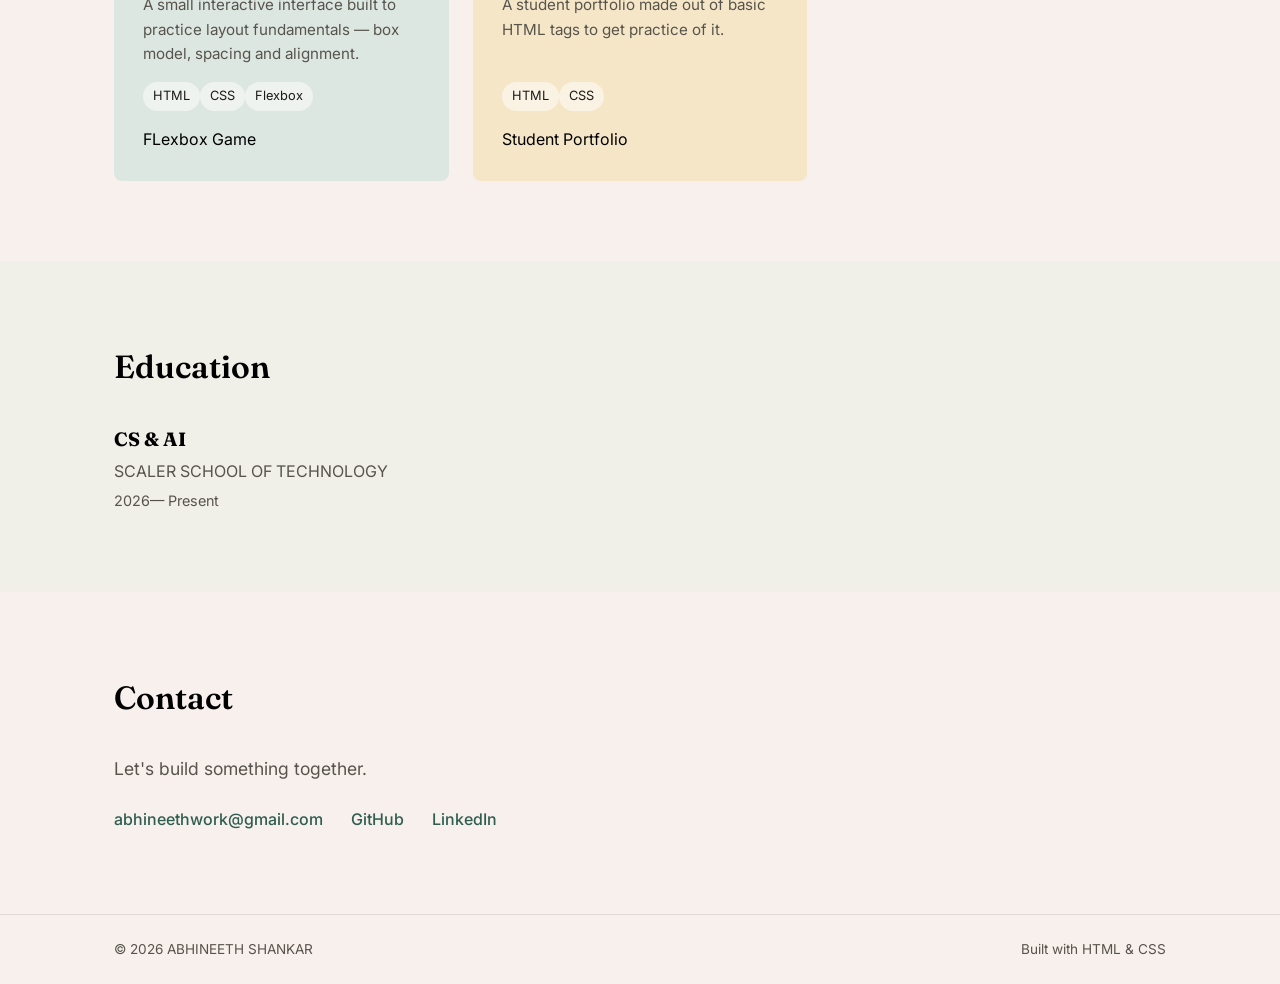
==== commit 0c16c144: "Fix duplicate HTML structure in index.html Removed duplicate HTML structure and cleaned up the docum" ====
--- a/index.html
+++ b/index.html
@@ -131,35 +131,21 @@
               <li class="pill pill-tech">CSS</li>
               <li class="pill pill-tech">Flexbox</li>
             </ul>
+              <a href="https://abhineeth6767.github.io/assignment_2.html" >FLexbox Game</a>
             
           </article>
 
           <article class="project-card project-card-2">
-            <h3 class="project-title">Responsive Landing Page</h3>
+            <h3 class="project-title">Student portfolio</h3>
             <p class="project-desc">
-              A fully responsive landing page demonstrating CSS Grid,
-              Flexbox and media queries across screen sizes.
+              A student portfolio made out of basic HTML tags to get practice of it.
             </p>
             <ul class="pill-list pill-list-tech">
               <li class="pill pill-tech">HTML</li>
-              <li class="pill pill-tech">CSS Grid</li>
-              <li class="pill pill-tech">Media Queries</li>
+                <li class="pill pill-tech">CSS</li>
             </ul>
+              <a href="https://abhineeth6767.github.io/assignment_1.html">Student Portfolio</a>
            
-          </article>
-
-          <article class="project-card project-card-3">
-            <h3 class="project-title">CSS Animation Study</h3>
-            <p class="project-desc">
-              A small set of animated components exploring transitions,
-              transforms and keyframe animations.
-            </p>
-            <ul class="pill-list pill-list-tech">
-              <li class="pill pill-tech">CSS</li>
-              <li class="pill pill-tech">Keyframes</li>
-              <li class="pill pill-tech">Transitions</li>
-            </ul>
-          
           </article>
 
         </div>
